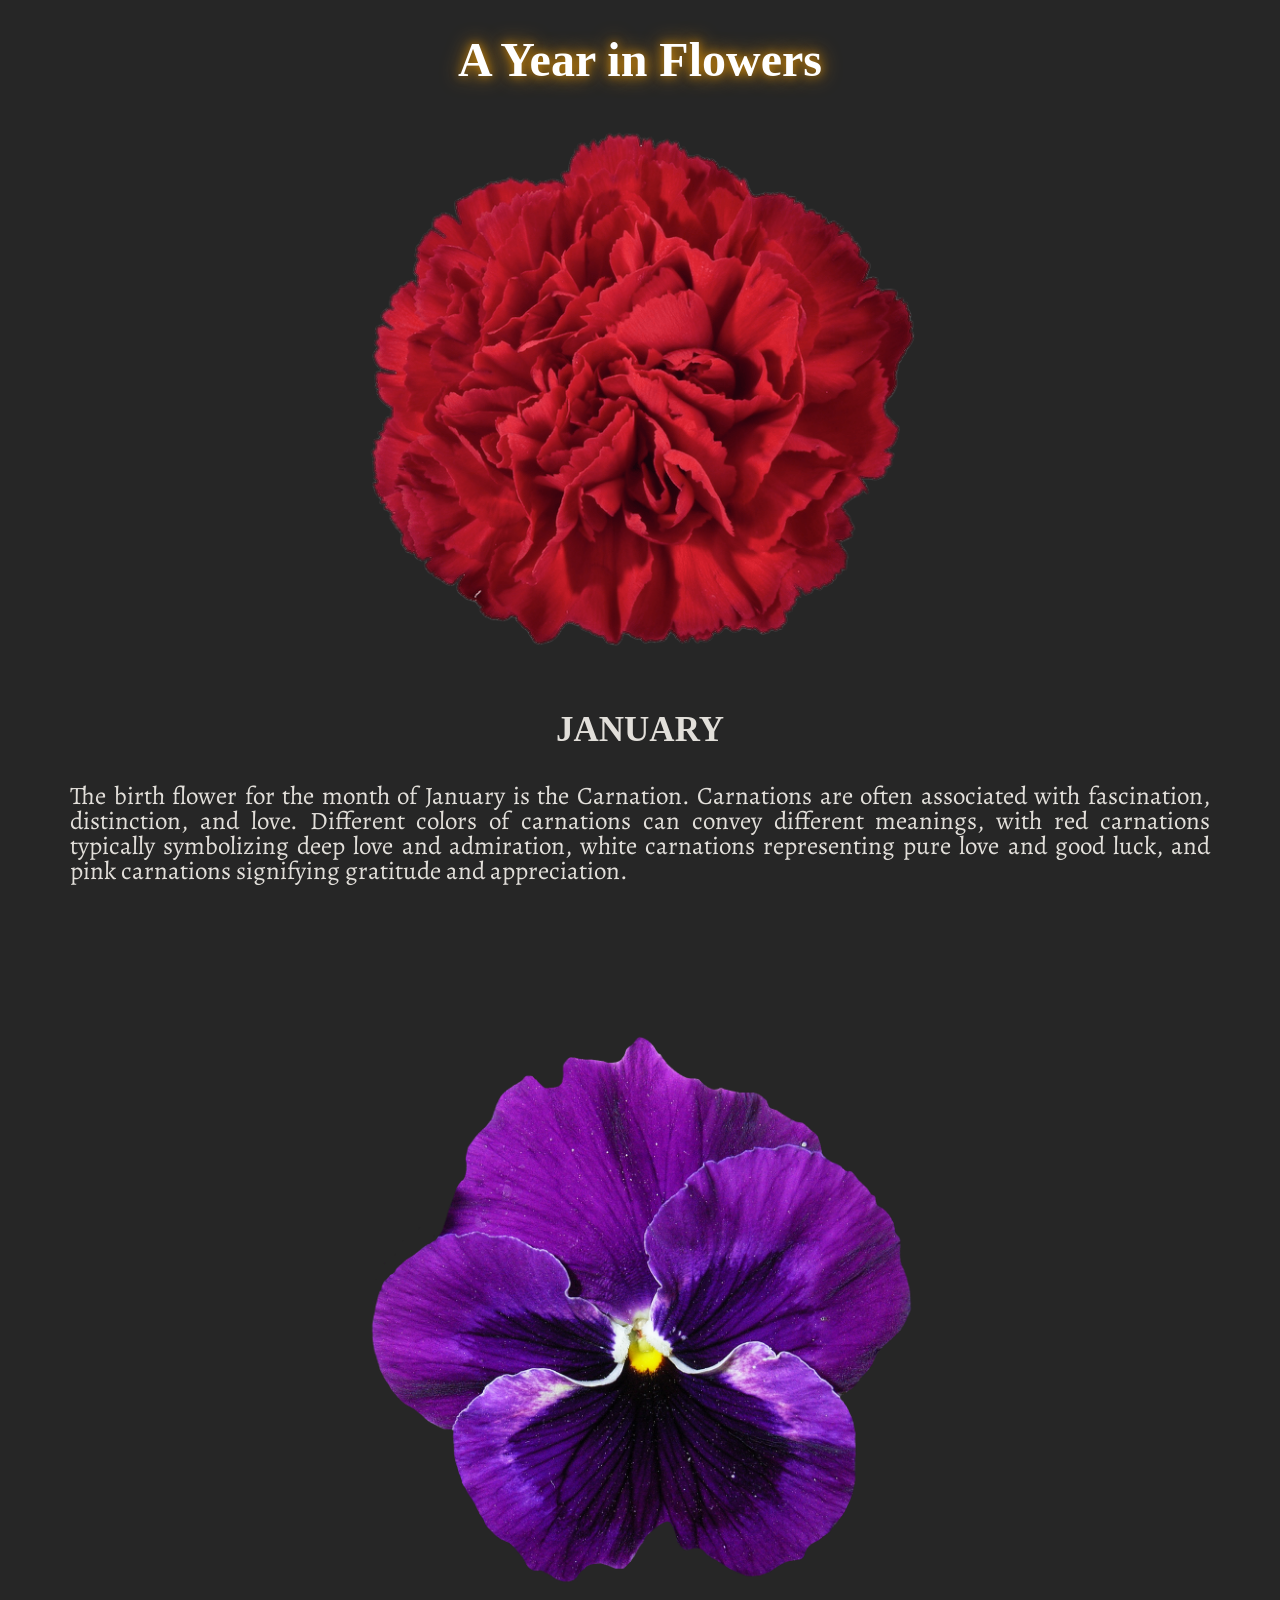
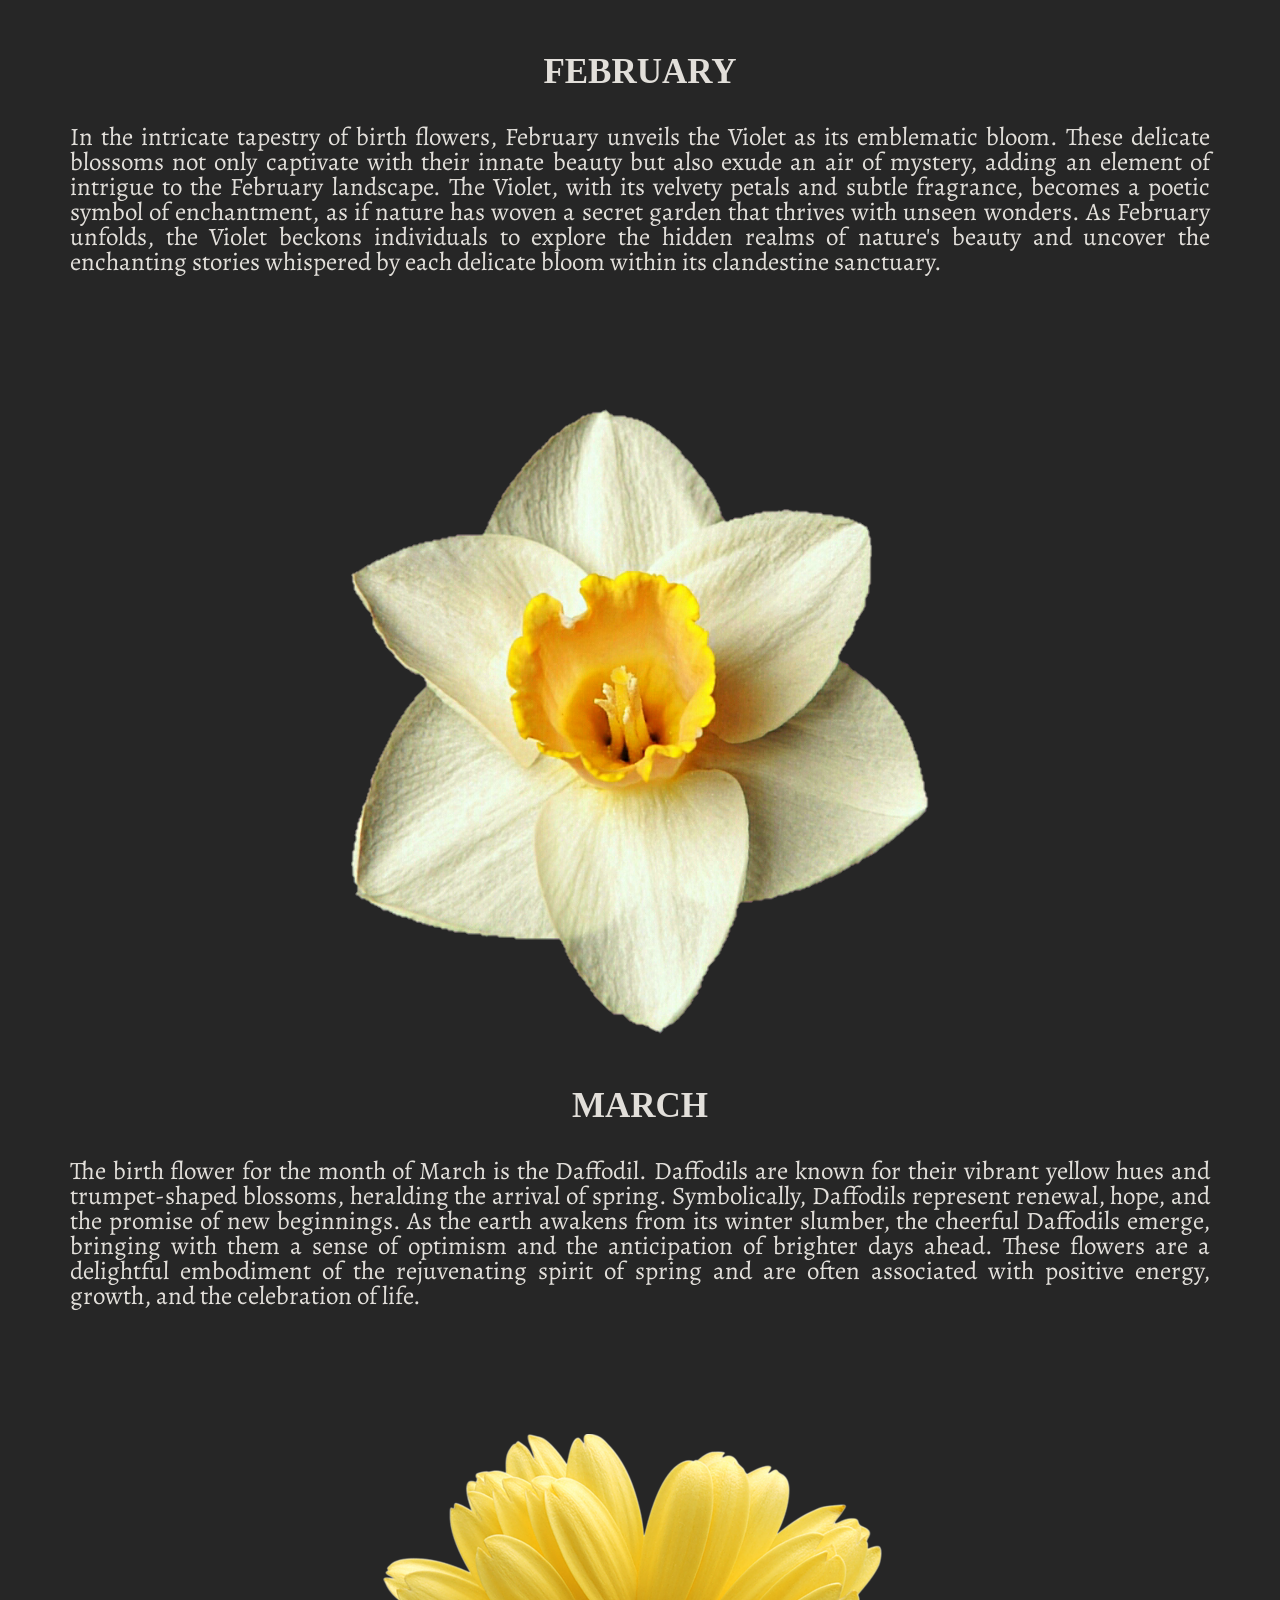
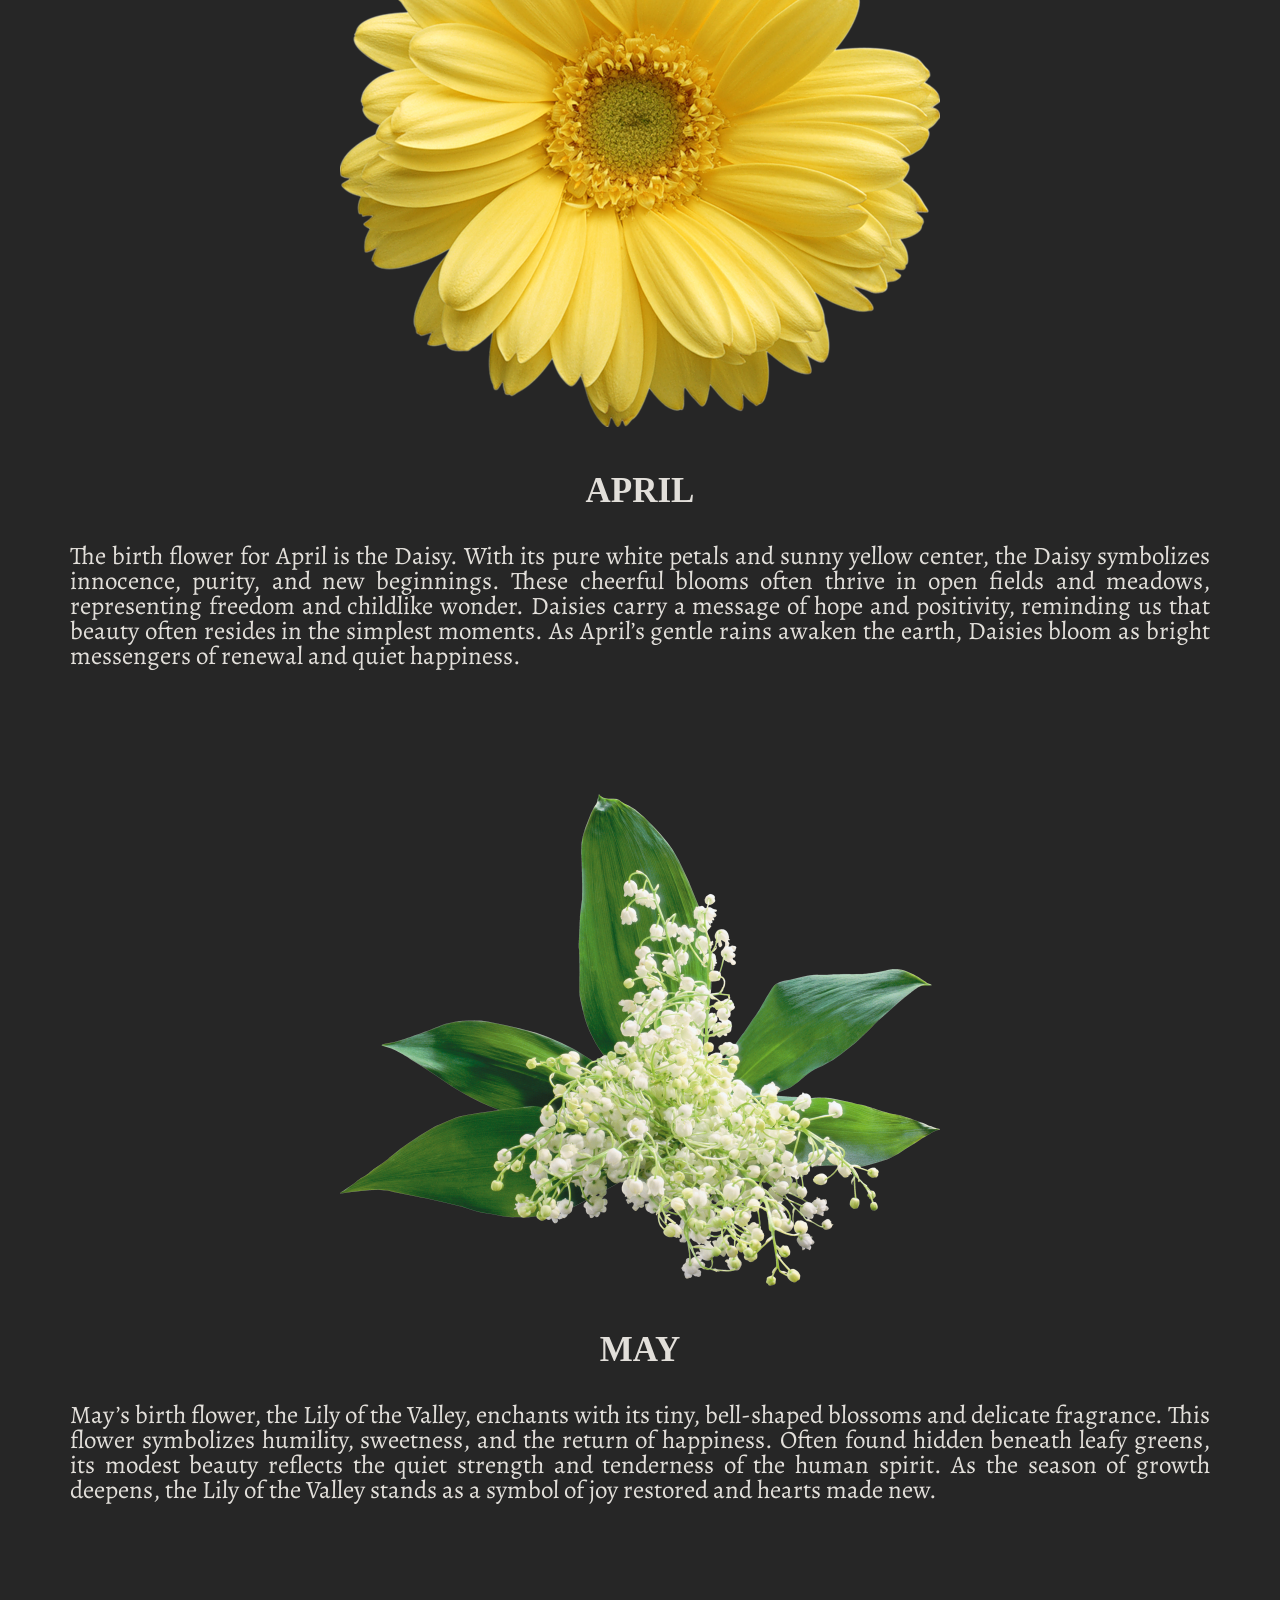
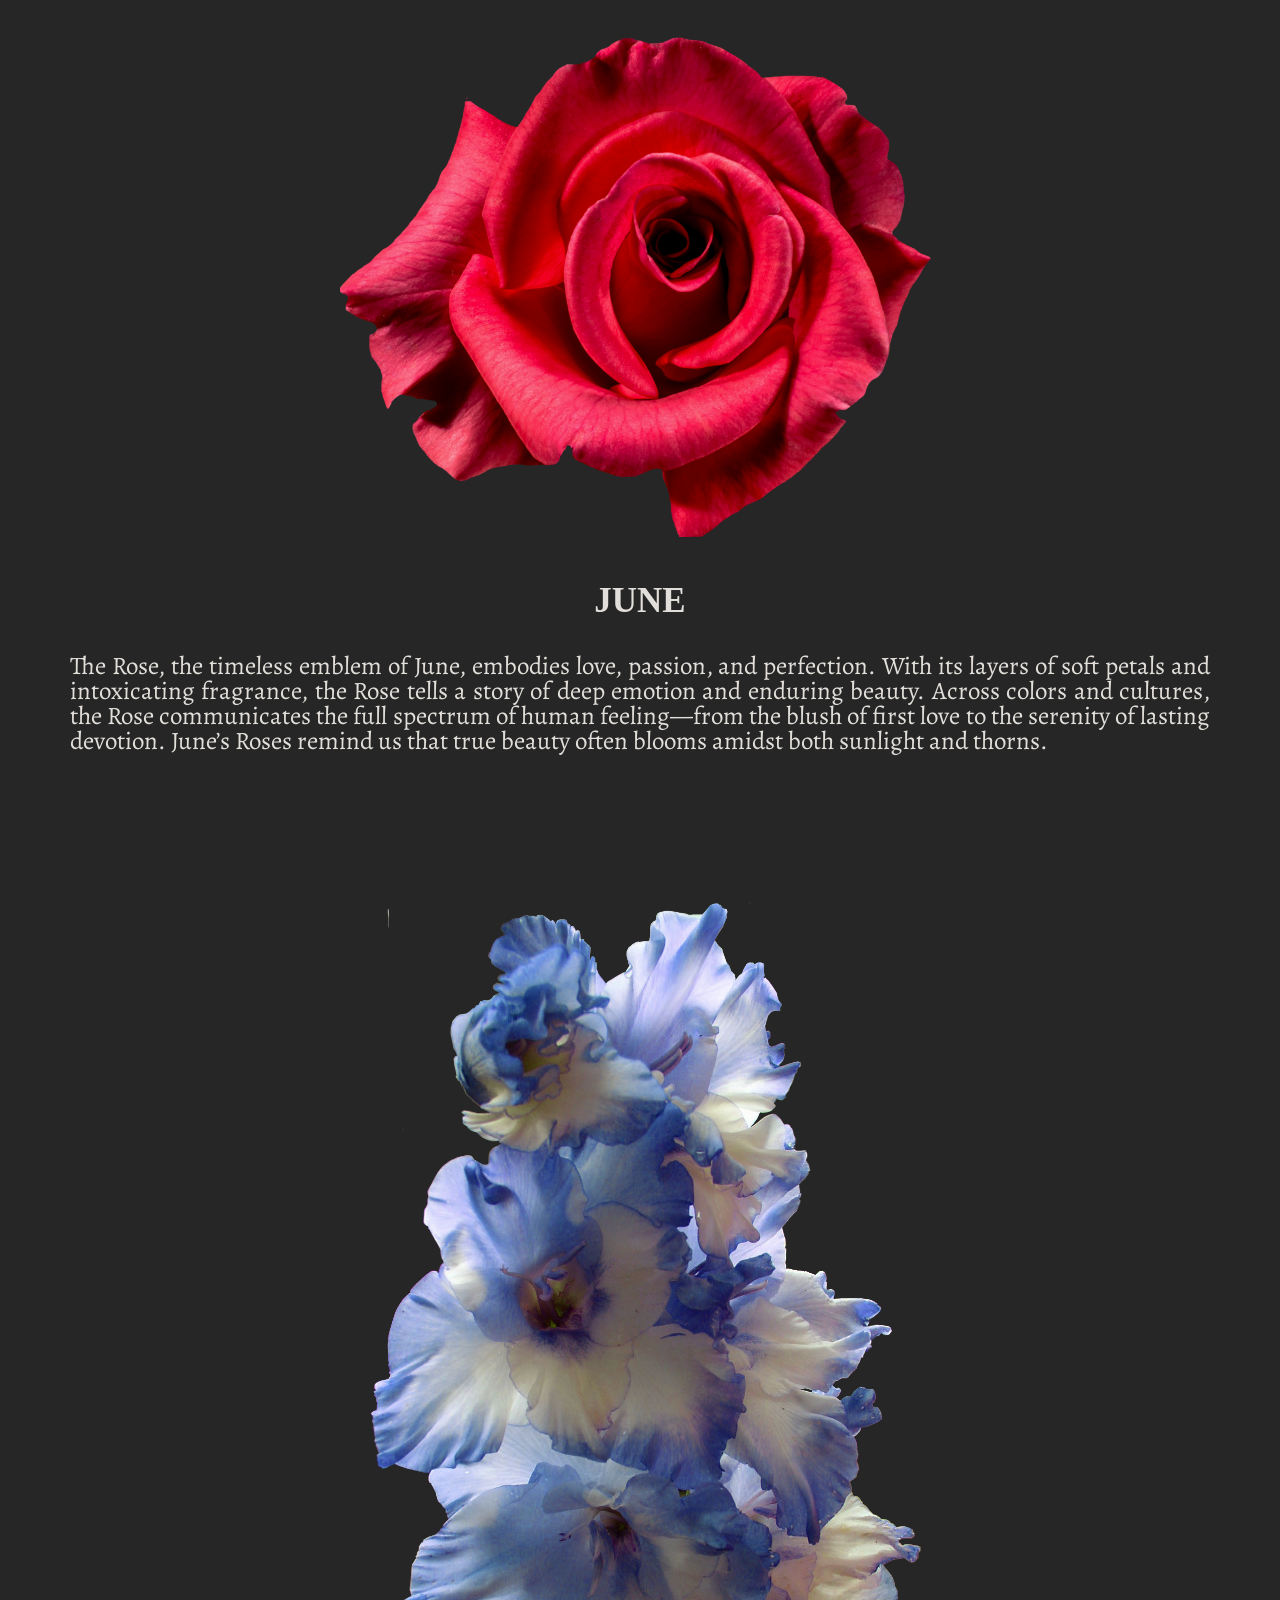
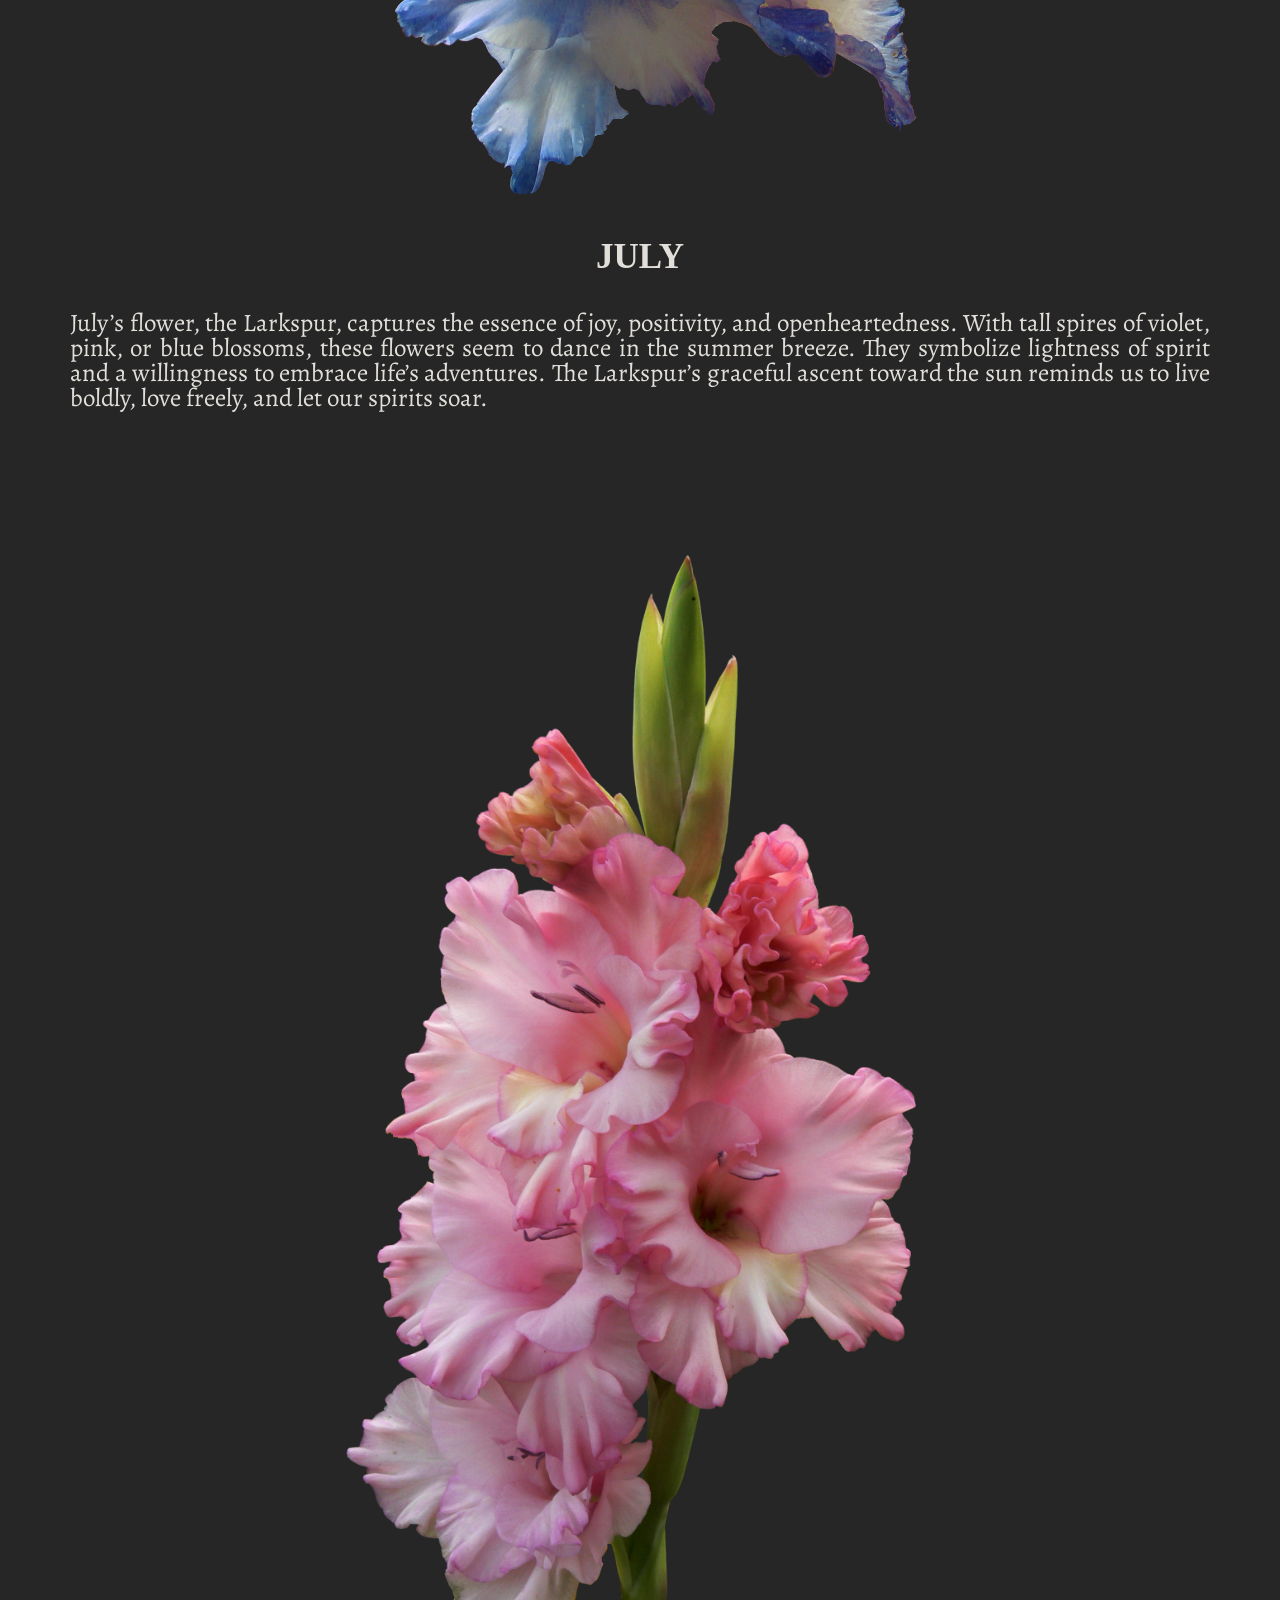
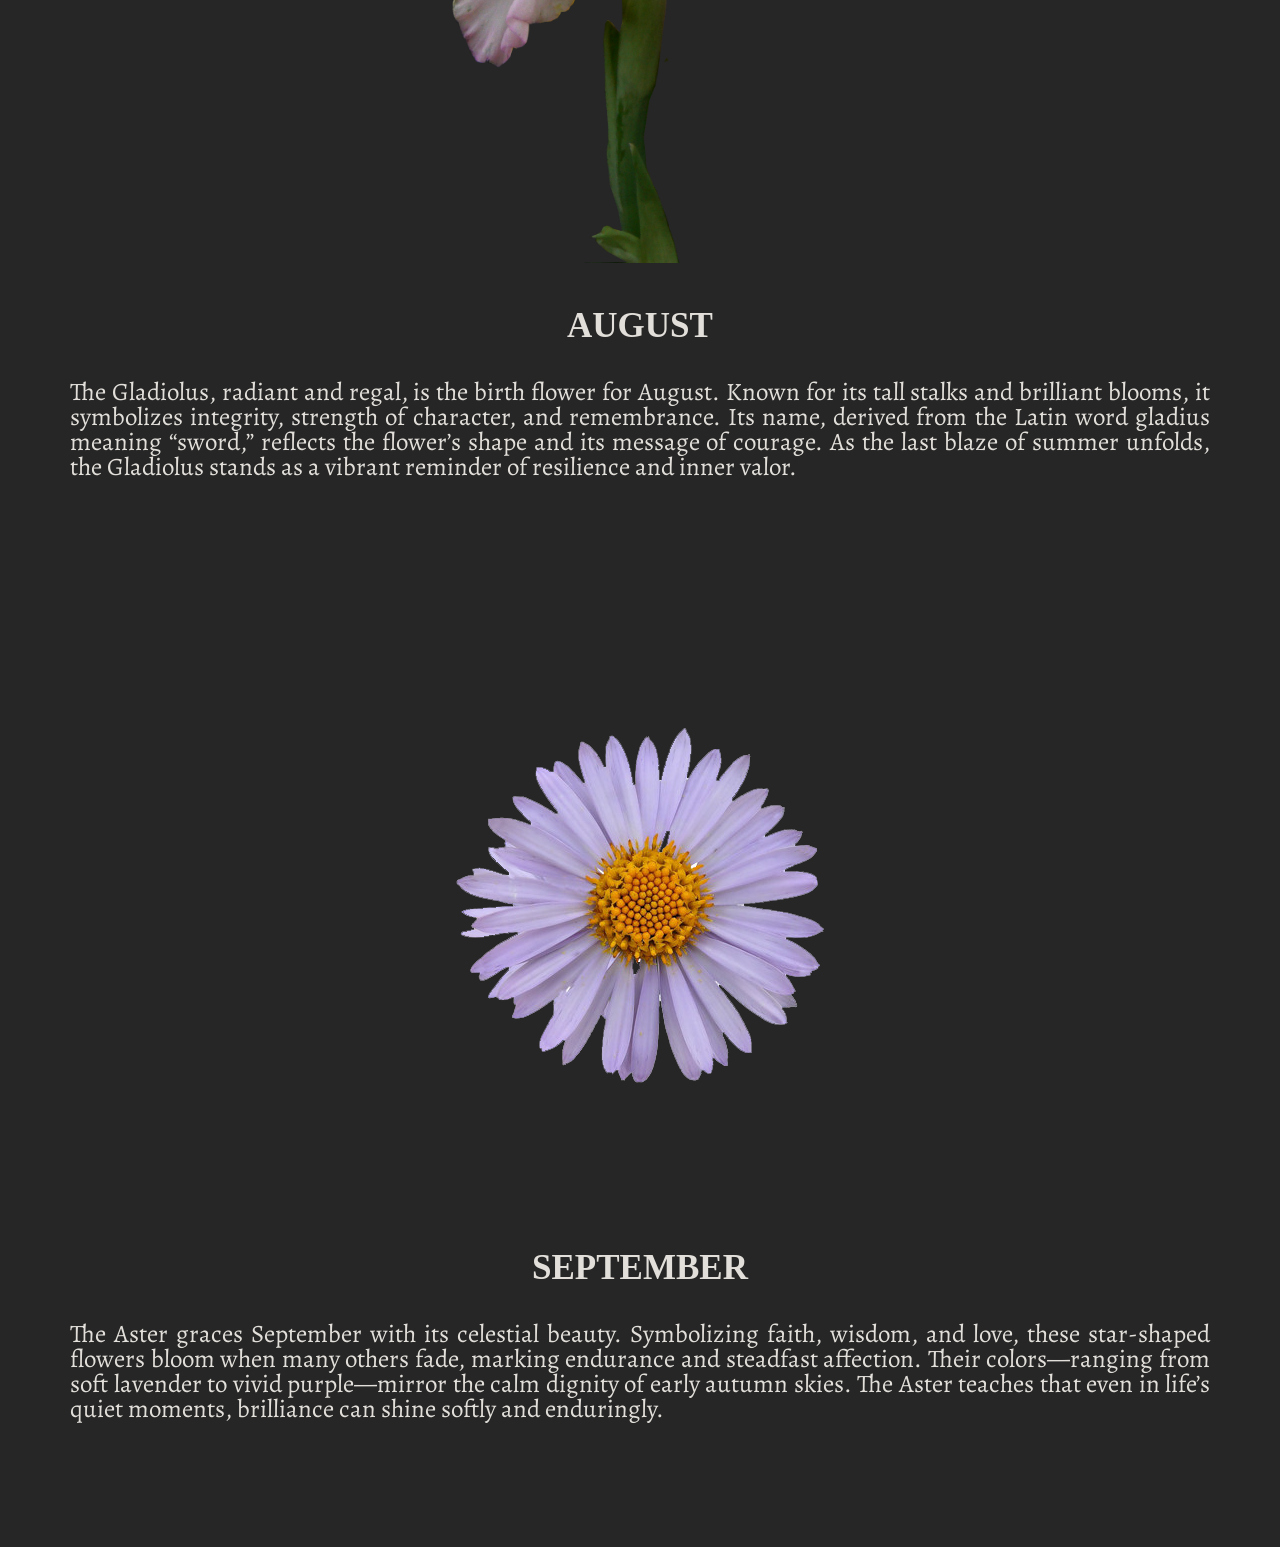
==== index.html @ 59793fb8 "Update and rename flower.html to index.html" ====
<!DOCTYPE html>
<html lang="en">
<head>
    <meta charset="UTF-8">
    <meta name="viewport" content="width=device-width, initial-scale=1.0">
    <link rel="stylesheet" href="flower.css">
    <link href="https://fonts.googleapis.com/css?family=Alegreya" rel="stylesheet">
    <title>Birth Month Flowers</title>
</head>

<body>
    <h1 class="site-title">A Year in Flowers</h1>
    <!-- JANUARY -->
    <div class="flower-container">
    <img class="image-edit" src="january.png" alt="January Birth flower - Carnation" id="flower-size">
        <div class="overlay overlay-blur">
            <h1>Carnation</h1>
            <p class="font-size-quote">"Carnations, with petals of passion and grace, whisper tales of love in nature's embrace."</p>   
        </div>
    </div>
    <h1 class="font-title">JANUARY</h1>
    <p class="font-description">The birth flower for the month of January is the Carnation. Carnations are often associated with fascination, distinction, and love. Different colors of carnations can convey different meanings, with red carnations typically symbolizing deep love and admiration, white carnations representing pure love and good luck, and pink carnations signifying gratitude and appreciation.
    </p>

    <!-- FEBRUARY -->
    <div class="flower-container">
        <img class="image-edit" src="february.png" alt="February Birth flower - Violet" id="flower-size">
        <div class="overlay overlay-blur">
            <h1>Violet</h1>
            <p class="font-size-quote">"Violets, with petals of beauty and mystery, tell stories of enchantment in nature's secret garden."</p>
        </div>
    </div>
    <h1 class="font-title">FEBRUARY</h1>
    <p class="font-description">In the intricate tapestry of birth flowers, February unveils the Violet as its emblematic bloom. These delicate blossoms not only captivate with their innate beauty but also exude an air of mystery, adding an element of intrigue to the February landscape. The Violet, with its velvety petals and subtle fragrance, becomes a poetic symbol of enchantment, as if nature has woven a secret garden that thrives with unseen wonders. As February unfolds, the Violet beckons individuals to explore the hidden realms of nature's beauty and uncover the enchanting stories whispered by each delicate bloom within its clandestine sanctuary.</p>

    <!-- MARCH -->
    <div class="flower-container">
        <img class="image-edit" src="march.png" alt="March Birth flower - Daffodil" id="flower-size">
        <div class="overlay overlay-blur">
            <h1>Daffodil</h1>
            <p class="font-size-quote">"Daffodils, a golden symphony in nature's orchestra, sing the song of renewal and the promise of brighter tomorrows."</p>
        </div>
    </div>
    <h1 class="font-title">MARCH</h1>
    <p class="font-description">The birth flower for the month of March is the Daffodil. Daffodils are known for their vibrant yellow hues and trumpet-shaped blossoms, heralding the arrival of spring. Symbolically, Daffodils represent renewal, hope, and the promise of new beginnings. As the earth awakens from its winter slumber, the cheerful Daffodils emerge, bringing with them a sense of optimism and the anticipation of brighter days ahead. These flowers are a delightful embodiment of the rejuvenating spirit of spring and are often associated with positive energy, growth, and the celebration of life.</p>

    <!-- APRIL -->
    <div class="flower-container">
        <img class="image-edit" src="april.png" alt="April Birth flower - Daisy" id="flower-size">
        <div class="overlay overlay-blur">
            <h1>Daisy</h1>
            <p class="font-size-quote">“Daisies, like whispers of morning light, remind the heart that joy is found in simplicity.”</p>
        </div>
    </div>
    <h1 class="font-title">APRIL</h1>
    <p class="font-description">The birth flower for April is the Daisy. With its pure white petals and sunny yellow center, the Daisy symbolizes innocence, purity, and new beginnings. These cheerful blooms often thrive in open fields and meadows, representing freedom and childlike wonder. Daisies carry a message of hope and positivity, reminding us that beauty often resides in the simplest moments. As April’s gentle rains awaken the earth, Daisies bloom as bright messengers of renewal and quiet happiness.</p>

    <!-- MAY -->
    <div class="flower-container">
        <img class="image-edit" src="may.png" alt="May Birth flower - Lily of the Valley" id="flower-size">
        <div class="overlay overlay-blur">
            <h1>Daisy</h1>
            <p class="font-size-quote">“Lily of the Valley, bells of springtime grace, ring softly with the promise of sweetness reborn. The birth flower of my love, Monica”</p>
        </div>
    </div>
    <h1 class="font-title">MAY</h1>
    <p class="font-description">May’s birth flower, the Lily of the Valley, enchants with its tiny, bell-shaped blossoms and delicate fragrance. This flower symbolizes humility, sweetness, and the return of happiness. Often found hidden beneath leafy greens, its modest beauty reflects the quiet strength and tenderness of the human spirit. As the season of growth deepens, the Lily of the Valley stands as a symbol of joy restored and hearts made new.</p>

     <!-- JUNE -->
     <div class="flower-container">
        <img class="image-edit" src="june.png" alt="June Birth flower - Rose" id="flower-size">
        <div class="overlay overlay-blur">
            <h1>Rose</h1>
            <p class="font-size-quote">“Roses speak in the language of the soul—each petal a verse, each scent a memory.”</p>
        </div>
    </div>
    <h1 class="font-title">JUNE</h1>
    <p class="font-description">The Rose, the timeless emblem of June, embodies love, passion, and perfection. With its layers of soft petals and intoxicating fragrance, the Rose tells a story of deep emotion and enduring beauty. Across colors and cultures, the Rose communicates the full spectrum of human feeling—from the blush of first love to the serenity of lasting devotion. June’s Roses remind us that true beauty often blooms amidst both sunlight and thorns.</p>

    <!-- JUlY -->
    <div class="flower-container">
        <img class="image-edit" src="july.png" alt="July Birth flower - Larkspur" id="flower-size">
        <div class="overlay overlay-blur">
            <h1>Larkspur</h1>
            <p class="font-size-quote">“Larkspurs rise like laughter toward the sky, celebrating freedom in every bloom.”</p>
        </div>
    </div>
    <h1 class="font-title">JULY</h1>
    <p class="font-description">July’s flower, the Larkspur, captures the essence of joy, positivity, and openheartedness. With tall spires of violet, pink, or blue blossoms, these flowers seem to dance in the summer breeze. They symbolize lightness of spirit and a willingness to embrace life’s adventures. The Larkspur’s graceful ascent toward the sun reminds us to live boldly, love freely, and let our spirits soar.</p>

    <!-- AUGUST -->
    <div class="flower-container">
        <img class="image-edit" src="august.png" alt="August Birth flower - Gladiolus" id="flower-size">
        <div class="overlay overlay-blur">
            <h1>Gladiolus</h1>
            <p class="font-size-quote">“Gladiolus, the sword of flowers, stands tall as a testament to strength and unwavering heart.”</p>
        </div>
    </div>
    <h1 class="font-title">AUGUST</h1>
    <p class="font-description">The Gladiolus, radiant and regal, is the birth flower for August. Known for its tall stalks and brilliant blooms, it symbolizes integrity, strength of character, and remembrance. Its name, derived from the Latin word gladius meaning “sword,” reflects the flower’s shape and its message of courage. As the last blaze of summer unfolds, the Gladiolus stands as a vibrant reminder of resilience and inner valor.</p>

    <!-- SEPTEMBER -->
    <div class="flower-container">
        <img class="image-edit" src="september.png" alt="September Birth flower - Aster" id="flower-size">
        <div class="overlay overlay-blur">
            <h1>Aster</h1>
            <p class="font-size-quote">“Asters, like stars scattered across autumn fields, whisper of patience, wisdom, and eternal love.”</p>
        </div>
    </div>
    <h1 class="font-title">SEPTEMBER</h1>
    <p class="font-description">The Aster graces September with its celestial beauty. Symbolizing faith, wisdom, and love, these star-shaped flowers bloom when many others fade, marking endurance and steadfast affection. Their colors—ranging from soft lavender to vivid purple—mirror the calm dignity of early autumn skies. The Aster teaches that even in life’s quiet moments, brilliance can shine softly and enduringly.</p>

    </body>
</html>
---- flower.css ----
body {
    background-color: rgb(38, 38, 38);
    color: rgb(226, 223, 218);
    display: flex;
    flex-direction: column; 
    align-items: center;
    justify-content: center;
    min-height: 100vh; 
    margin: 0; 
}

.font-description {
    font-family: 'alegreya';
    font-size: 25px;
    line-height: 25px;
    text-align: justify;
    padding-left: 70px;
    padding-right: 70px;
    margin-top: 10px;
    position: relative;
    padding-bottom: 100px;
}

.flower-container {
    position: relative;
    width: 600px;
    margin-bottom: 20px; 
}

.image-edit {
    display: block;
    width: 100%; 
}

.overlay {
    position: absolute;
    top: 0;
    left: 0;
    width: 100%;
    height: 100%;
    border-radius: 100px;
    display: flex;
    flex-direction: column;
    align-items: center;
    font-size: 50px;
    justify-content: center;
    background-color: rgb(0, 0, 0, 0.6);
    opacity: 0;
    transition: opacity 1s;
}

.overlay-blur {
    backdrop-filter: blur(5px);
}

.overlay > * {
    transform: translateY(20px);
    transition: transform 1s;
}

.overlay:hover {
    opacity: 1;
}

.overlay:hover > * {
    transform: translateY(0);
}

@import url(https://fonts.googleapis.com/css?family=Open+Sans:400italic);

.font-size-quote {
    font-family: Open Sans;
    font-style: italic;
    font-size: 30px;
    text-align: center;
    padding-left: 10px;
    padding-right: 10px;
}

.font-title {
 font-size: 35px;   
}


.font-title:hover {
    text-shadow: 0 0 10px rgba(255, 165, 0, 0.8); 
}

.font-title:not(:hover) {
    transition: text-shadow 1s; 
}

.flower-container:hover .overlay {
    border: 2px solid white; 
    box-shadow: 0 0 10px rgba(255, 165, 0, 0.8); 
}

.flower-container:not(:hover) .overlay {
    transition: border 1s, box-shadow 1s; 
}

.site-title {
    font-family: "Playfair Display", serif;
    font-size: 3rem;
    text-align: center;
    color: white;
    text-shadow:
      0 0 10px rgba(255, 165, 0, 0.6),
      0 0 20px rgba(255, 165, 0, 0.8);
    animation: glow 2s ease-in-out infinite alternate;
  }
  
  @keyframes glow {
    from {
      text-shadow: 0 0 10px rgba(255, 165, 0, 0.5);
    }
    to {
      text-shadow: 0 0 20px rgba(255, 165, 0, 0.9);
    }
  }
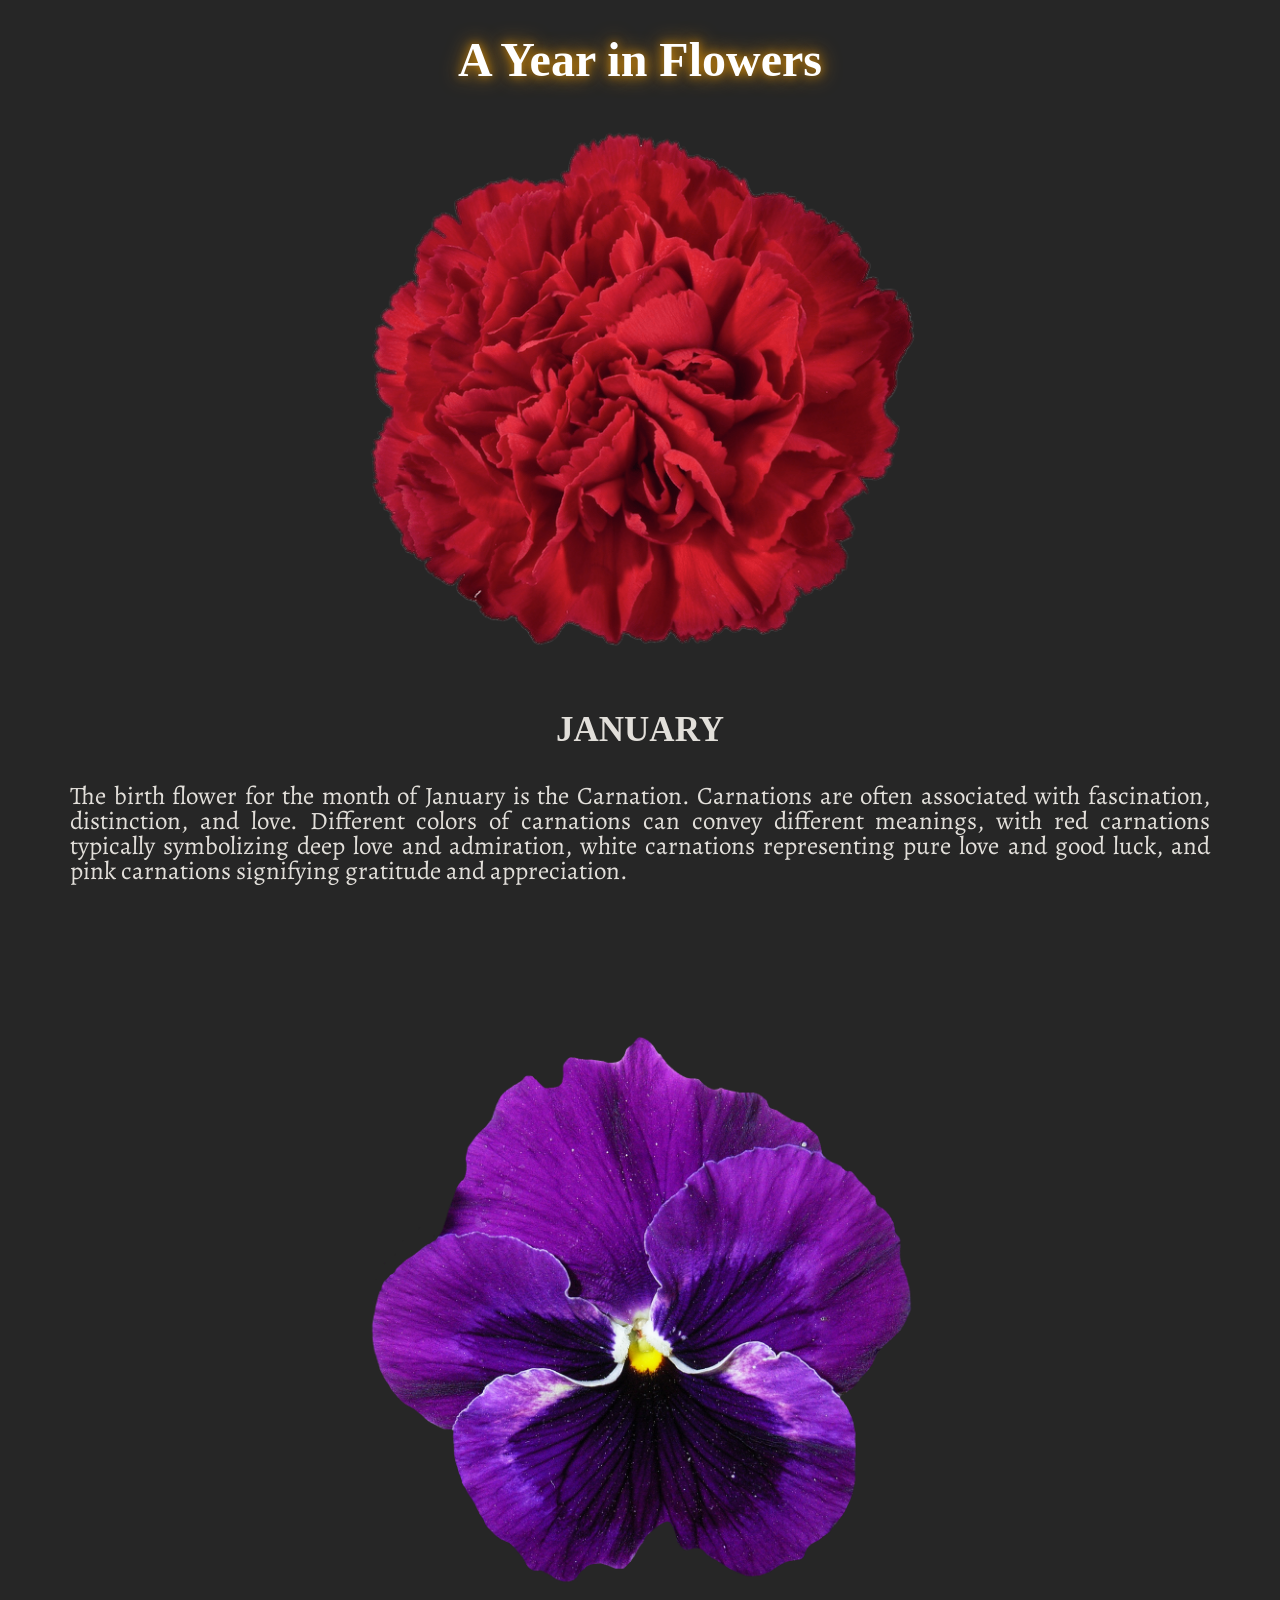
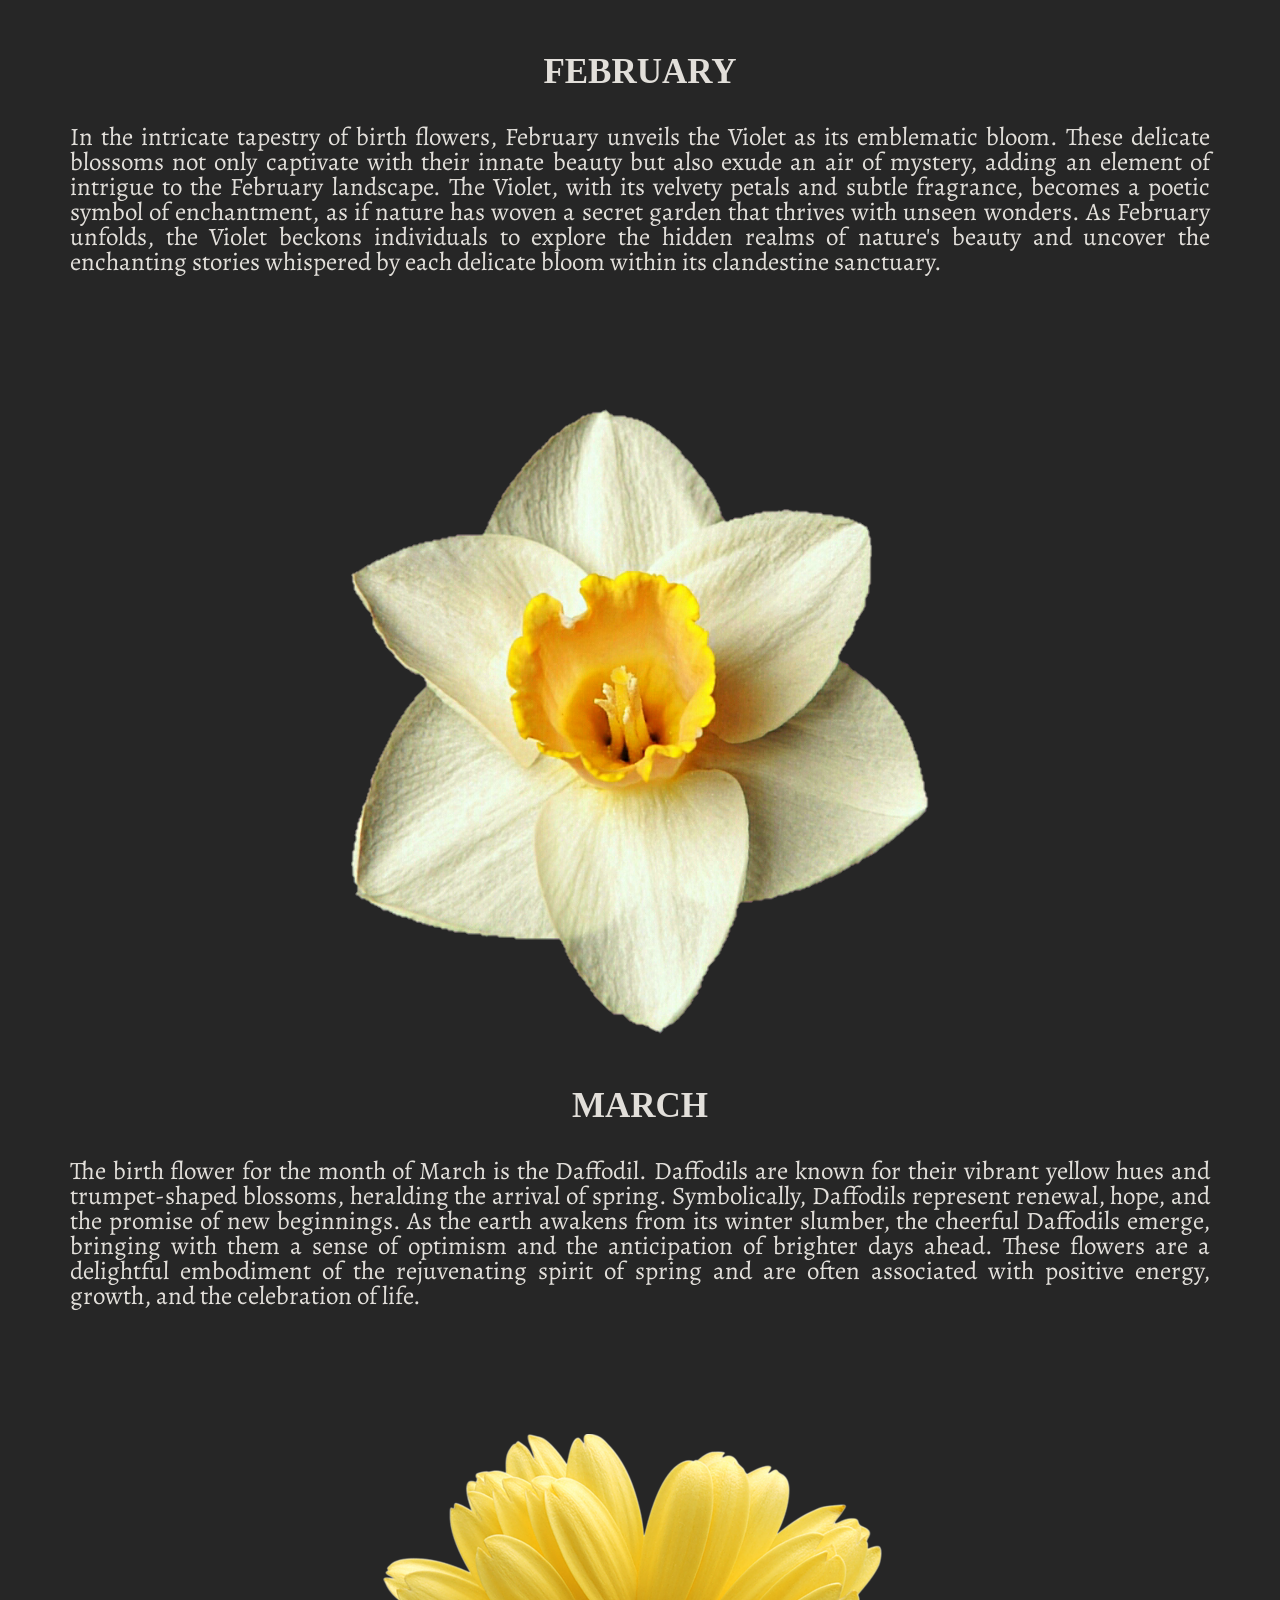
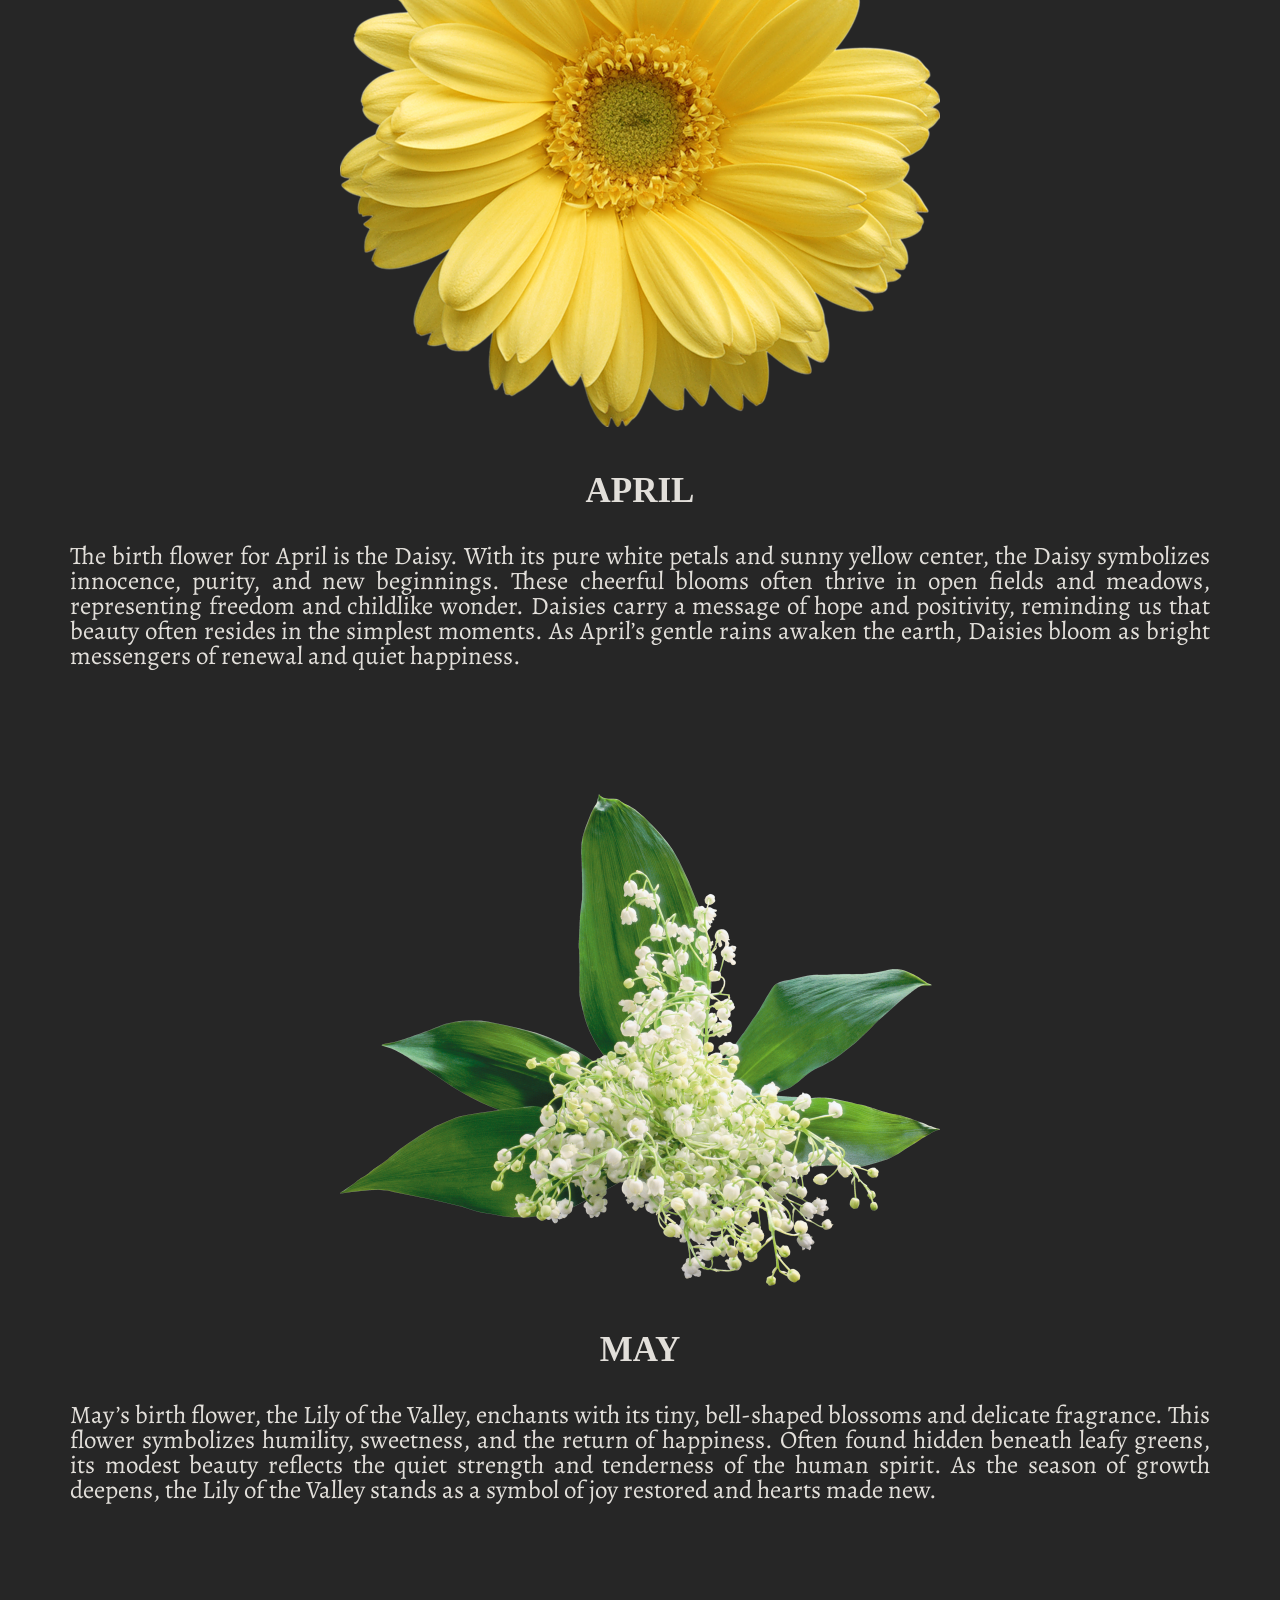
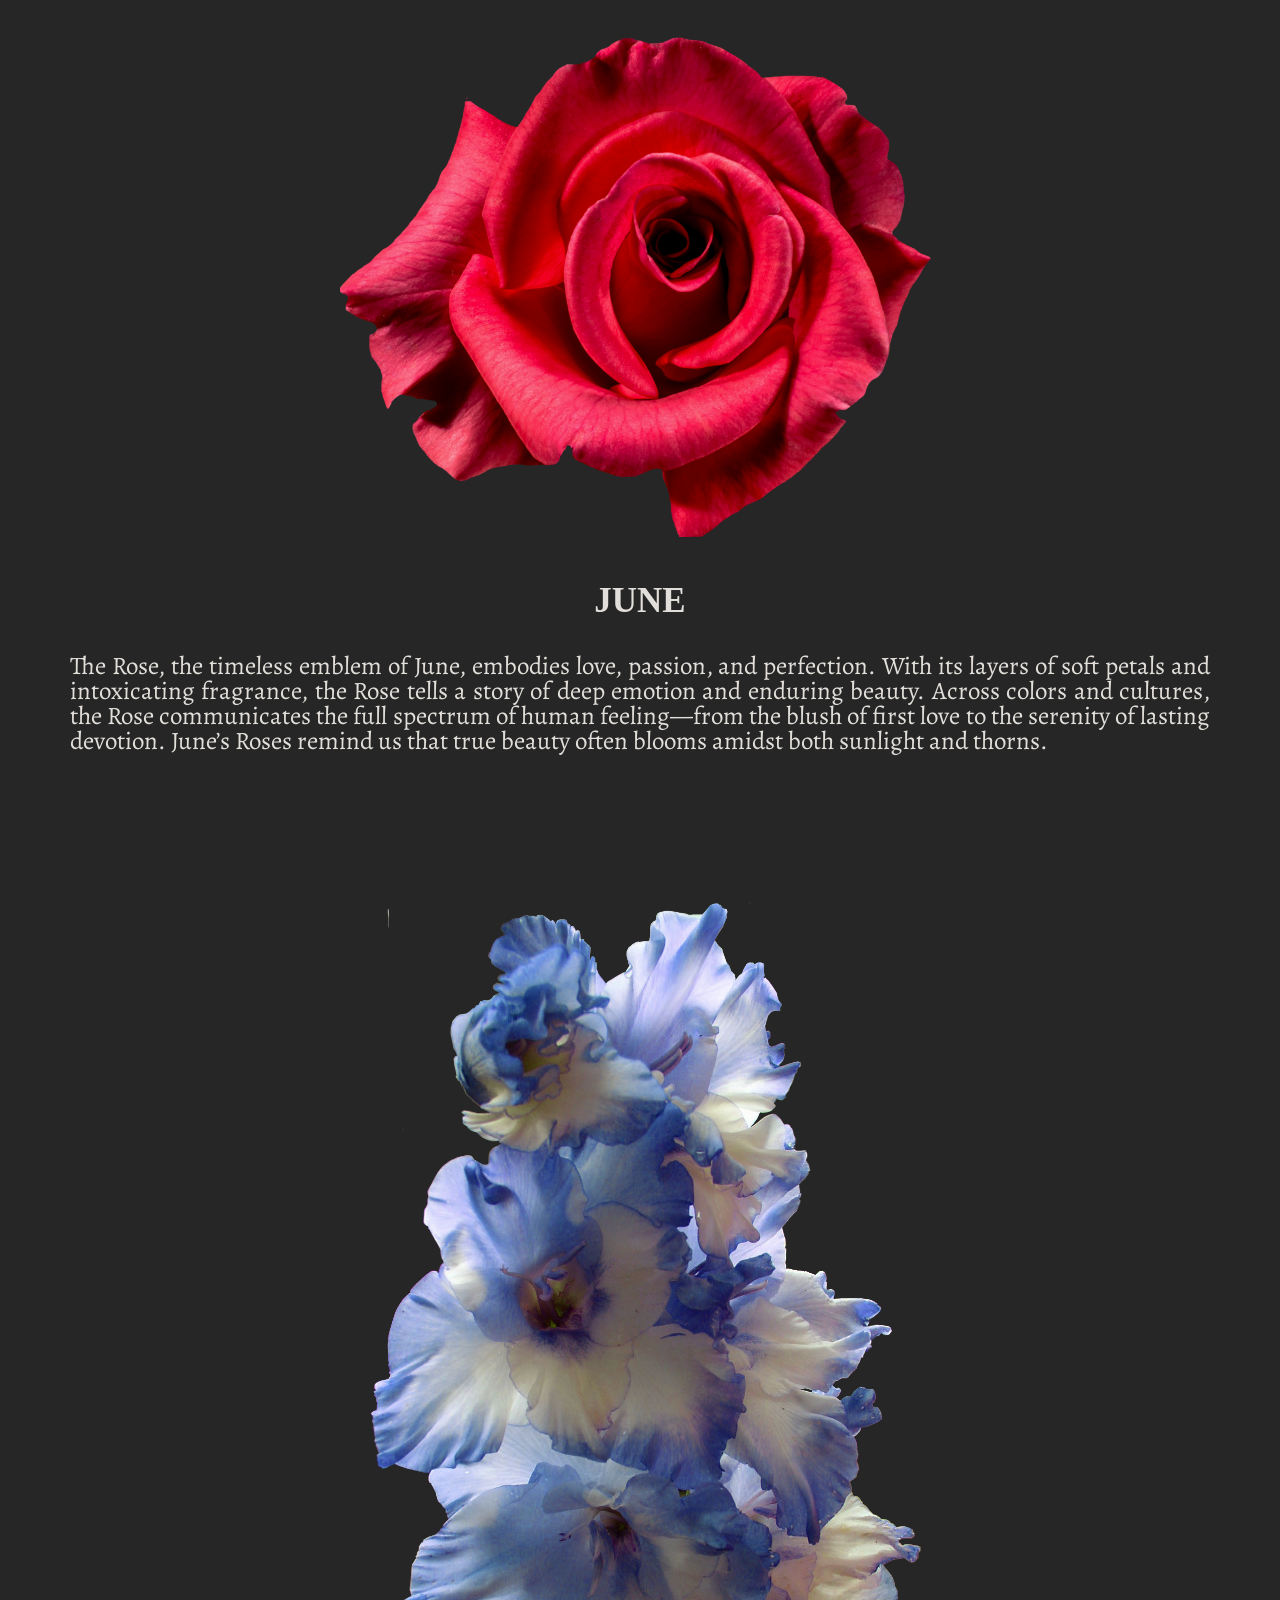
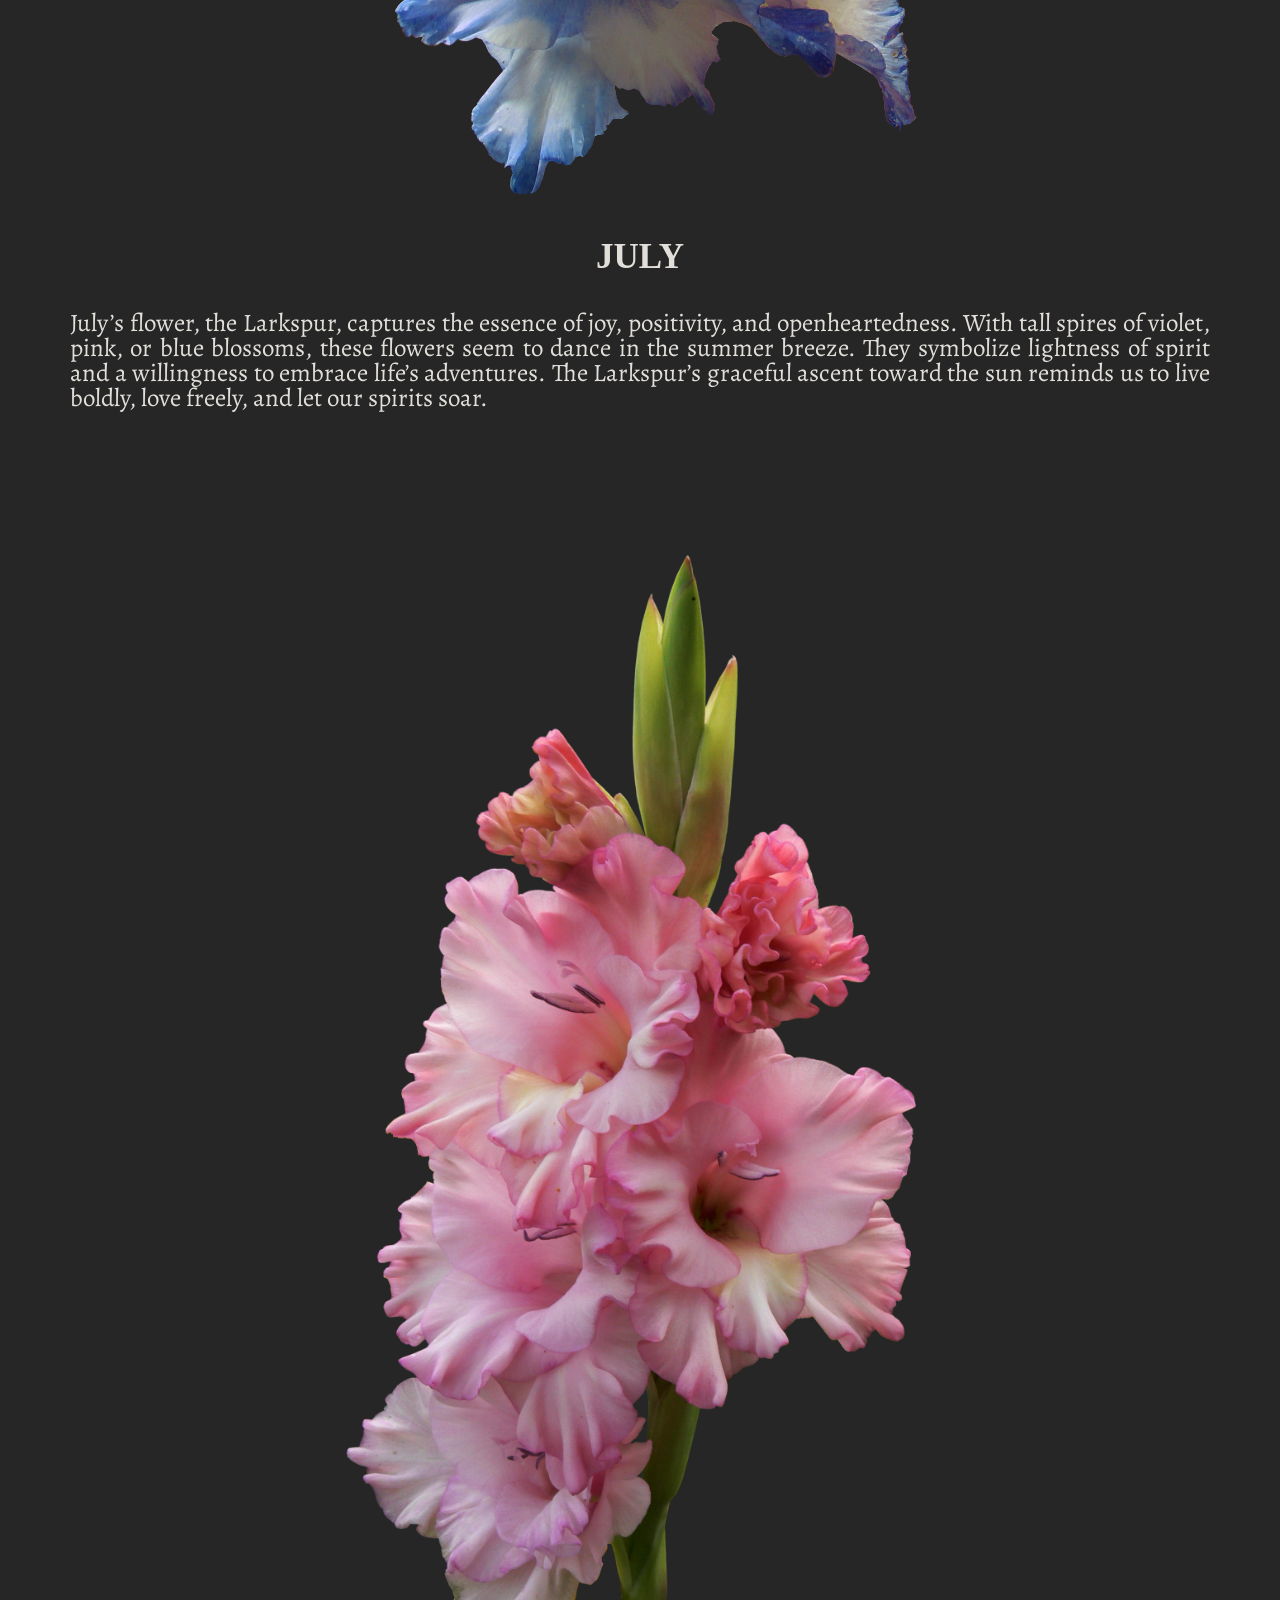
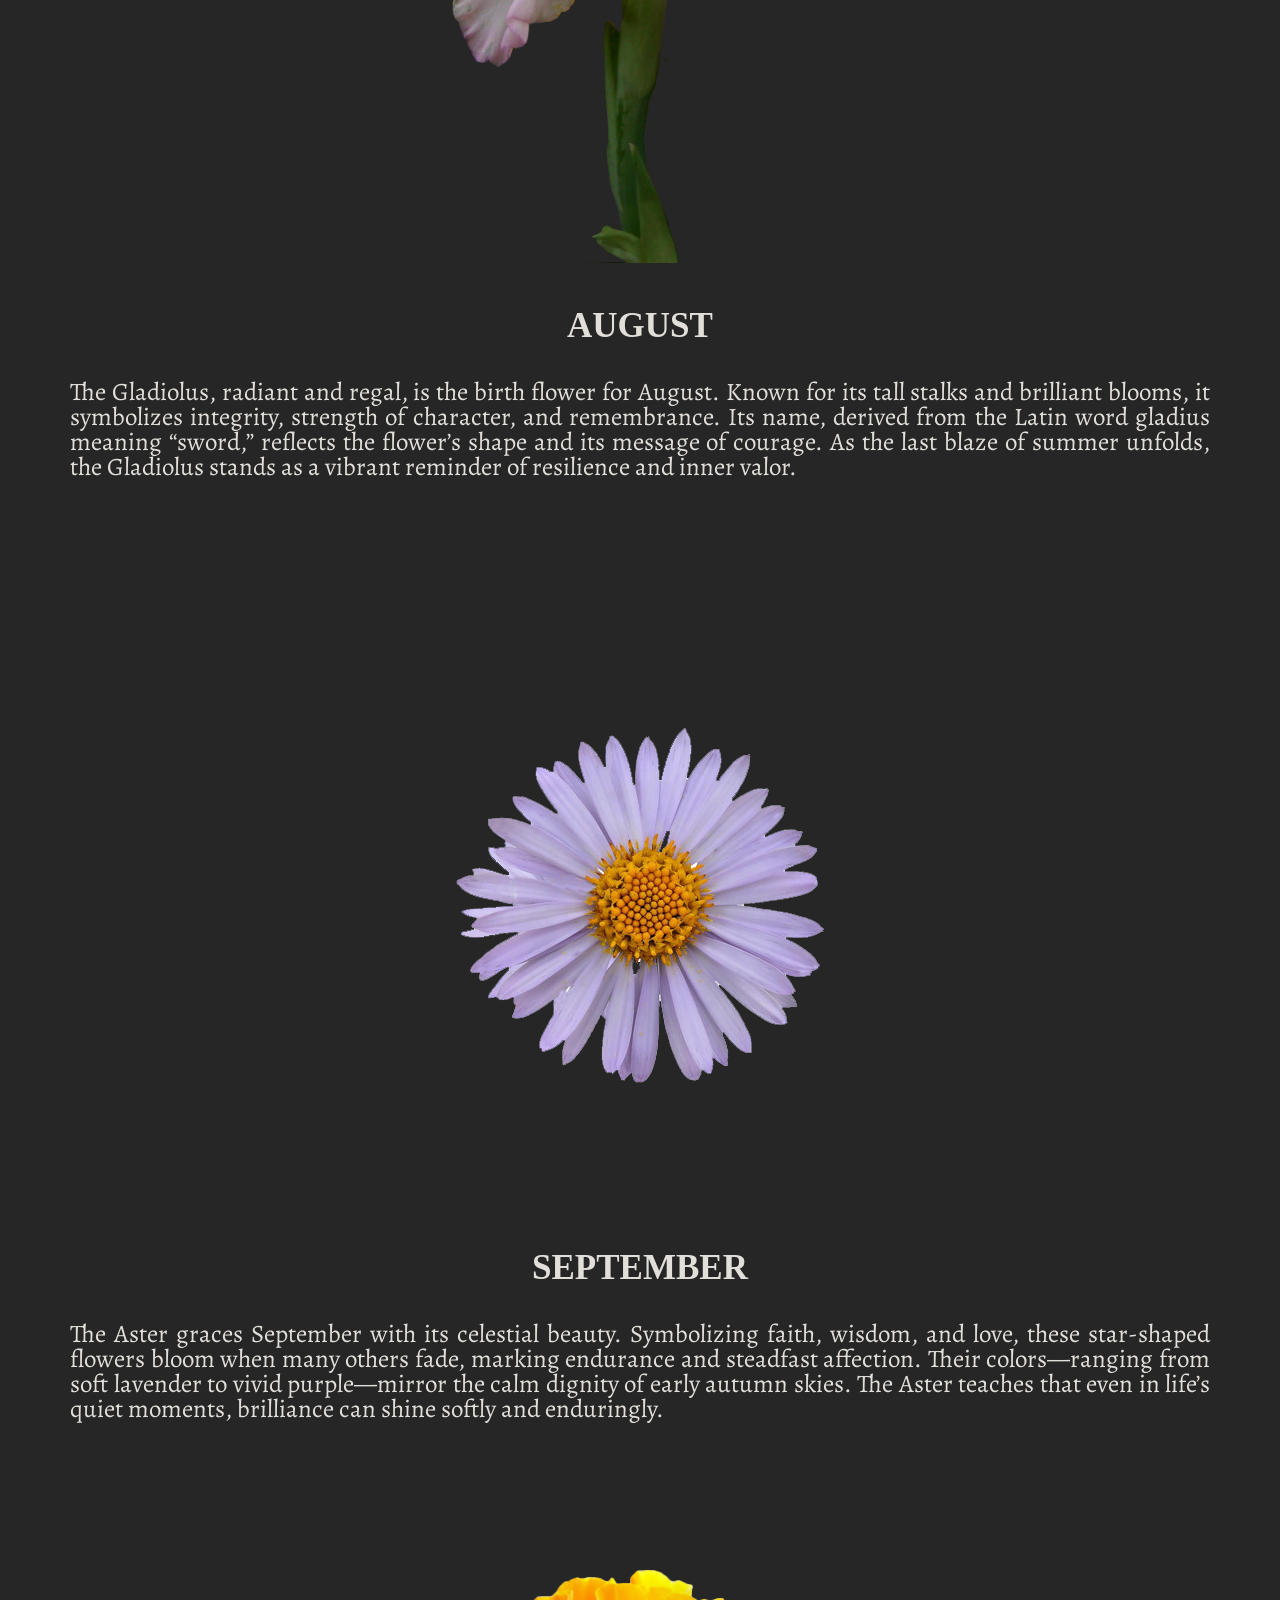
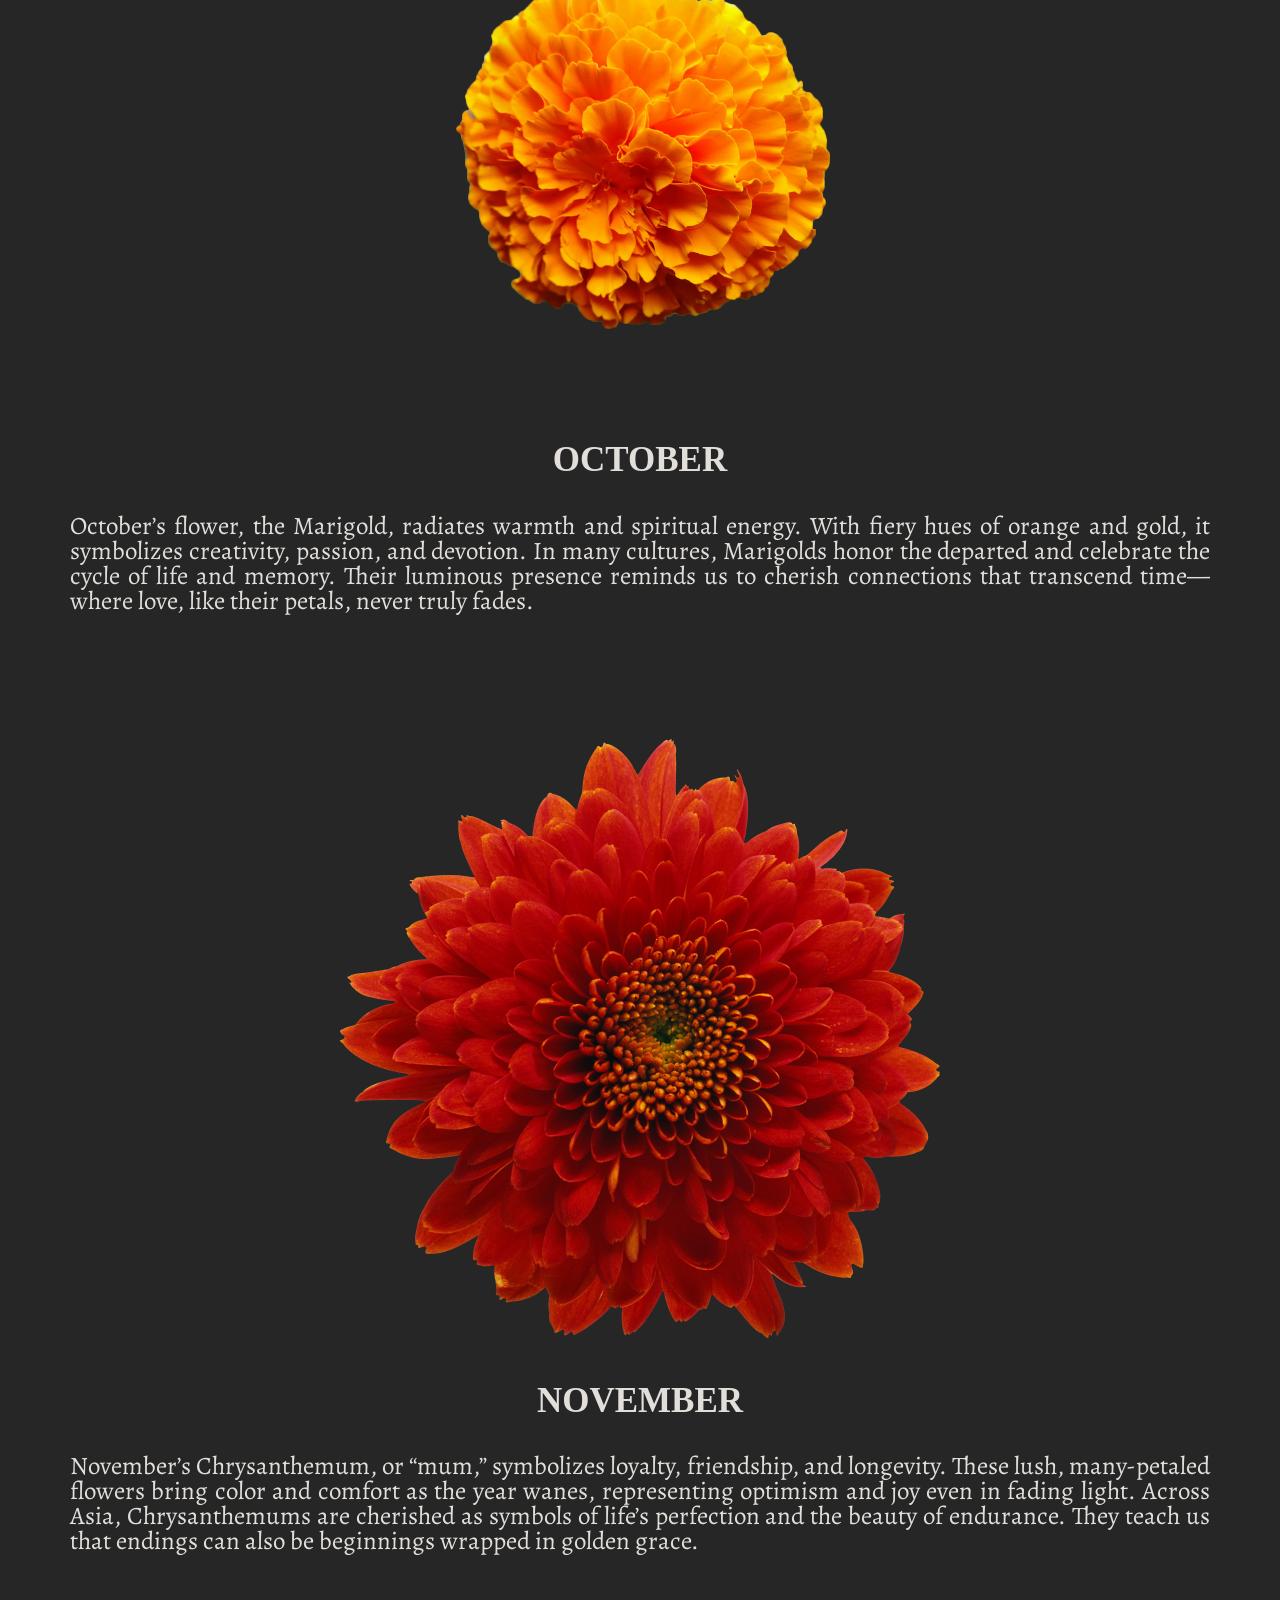
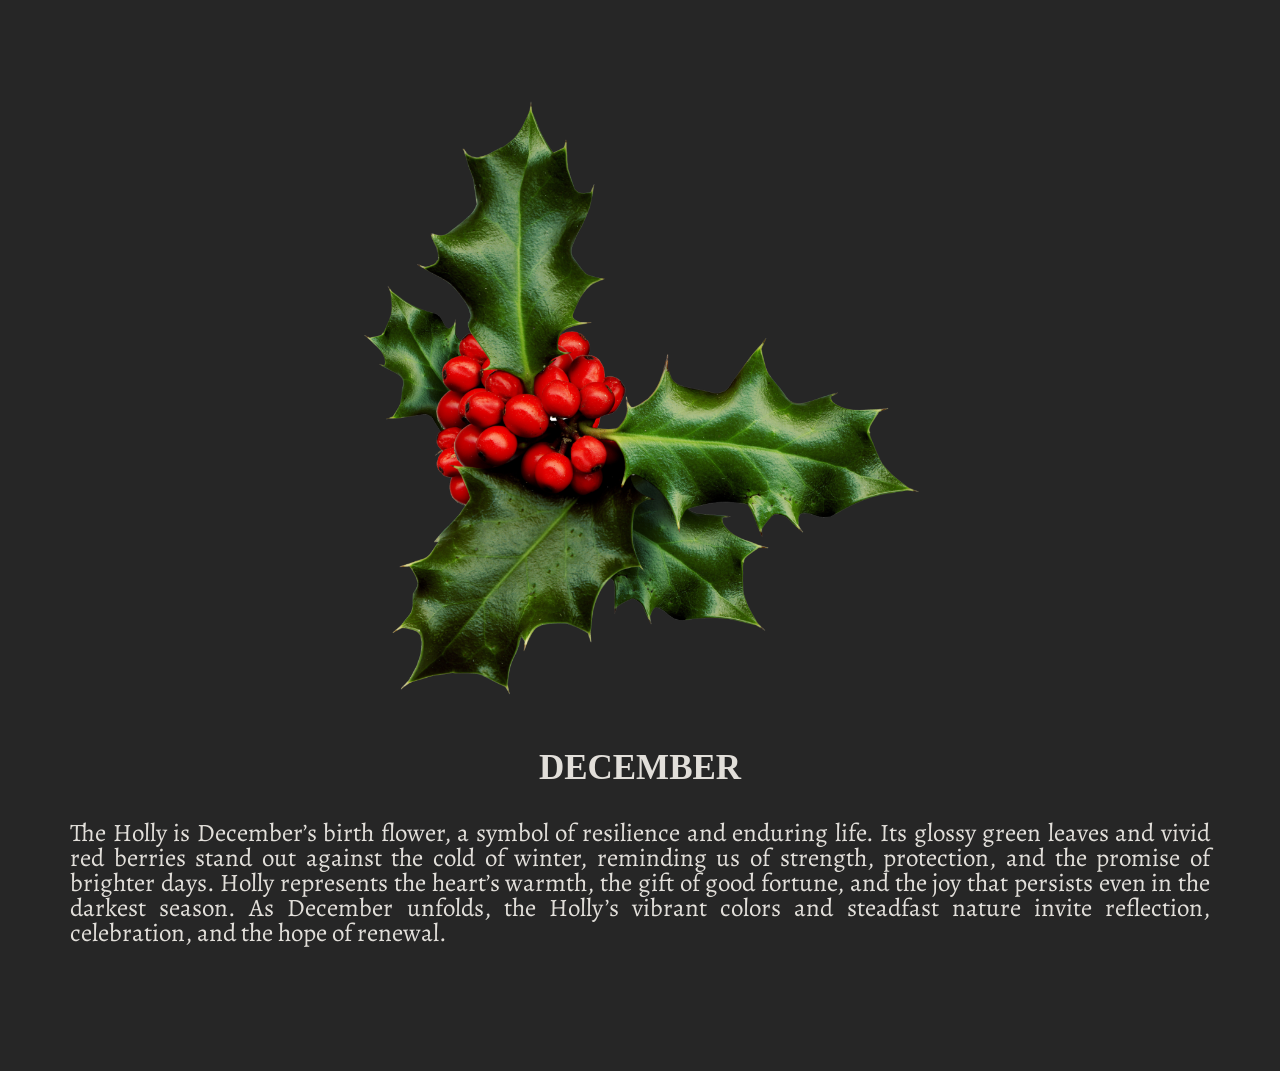
==== commit 2551361c: "Update and rename flower.html to index.html" ====
--- a/index.html
+++ b/index.html
@@ -110,5 +110,38 @@
     <h1 class="font-title">SEPTEMBER</h1>
     <p class="font-description">The Aster graces September with its celestial beauty. Symbolizing faith, wisdom, and love, these star-shaped flowers bloom when many others fade, marking endurance and steadfast affection. Their colors—ranging from soft lavender to vivid purple—mirror the calm dignity of early autumn skies. The Aster teaches that even in life’s quiet moments, brilliance can shine softly and enduringly.</p>
 
+     <!-- OCTOBER -->
+     <div class="flower-container">
+        <img class="image-edit" src="october.png" alt="October Birth flower - Marigold" id="flower-size">
+        <div class="overlay overlay-blur">
+            <h1>Marigold</h1>
+            <p class="font-size-quote">“Marigolds burn like golden suns of remembrance, lighting the path between past and present.”</p>
+        </div>
+    </div>
+    <h1 class="font-title">OCTOBER</h1>
+    <p class="font-description">October’s flower, the Marigold, radiates warmth and spiritual energy. With fiery hues of orange and gold, it symbolizes creativity, passion, and devotion. In many cultures, Marigolds honor the departed and celebrate the cycle of life and memory. Their luminous presence reminds us to cherish connections that transcend time—where love, like their petals, never truly fades.</p>
+
+    <!-- NOVEMBER -->
+    <div class="flower-container">
+        <img class="image-edit" src="november.png" alt="November Birth flower - Chrysanthemums" id="flower-size">
+        <div class="overlay overlay-blur">
+            <h1>Chrysanthemum</h1>
+            <p class="font-size-quote">“Chrysanthemums bloom with the wisdom of autumn—bright hearts defying the chill of change.”</p>
+        </div>
+    </div>
+    <h1 class="font-title">NOVEMBER</h1>
+    <p class="font-description">November’s Chrysanthemum, or “mum,” symbolizes loyalty, friendship, and longevity. These lush, many-petaled flowers bring color and comfort as the year wanes, representing optimism and joy even in fading light. Across Asia, Chrysanthemums are cherished as symbols of life’s perfection and the beauty of endurance. They teach us that endings can also be beginnings wrapped in golden grace.</p>
+
+    <!-- DECEMBER -->
+    <div class="flower-container">
+        <img class="image-edit" src="december.png" alt="December Birth flower - Holly" id="flower-size">
+        <div class="overlay overlay-blur">
+            <h1>Holly</h1>
+            <p class="font-size-quote">“Holly, with its fiery berries and evergreen leaves, whispers of hope and warmth in the heart of winter.”</p>
+        </div>
+    </div>
+    <h1 class="font-title">DECEMBER</h1>
+    <p class="font-description">The Holly is December’s birth flower, a symbol of resilience and enduring life. Its glossy green leaves and vivid red berries stand out against the cold of winter, reminding us of strength, protection, and the promise of brighter days. Holly represents the heart’s warmth, the gift of good fortune, and the joy that persists even in the darkest season. As December unfolds, the Holly’s vibrant colors and steadfast nature invite reflection, celebration, and the hope of renewal.</p>
+
     </body>
 </html>
